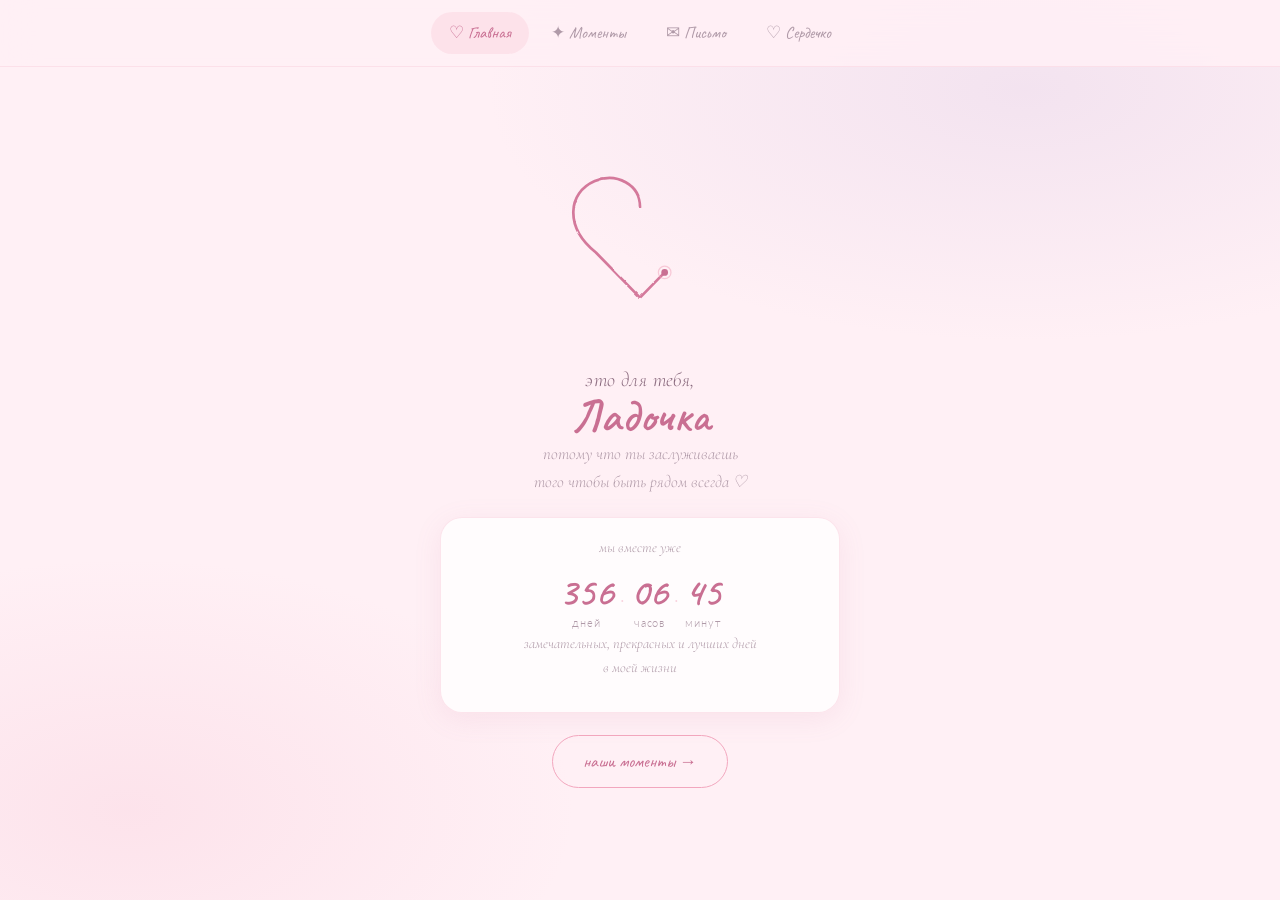
==== index.html @ 110fd91a "Add files via upload" ====
<!DOCTYPE html>
<html lang="ru">
<head>
  <meta charset="UTF-8">
  <meta name="viewport" content="width=device-width, initial-scale=1.0, viewport-fit=cover">
  <meta name="theme-color" content="#FFF0F5">
  <title>Для тебя 🌸</title>
  <link rel="stylesheet" href="style.css">
  <link rel="preconnect" href="https://fonts.googleapis.com">
  <link rel="preconnect" href="https://fonts.gstatic.com" crossorigin>
  <link href="https://fonts.googleapis.com/css2?family=Cormorant+Garamond:ital,wght@0,300;0,400;0,600;1,300;1,400&family=Caveat:wght@400;600&family=Lato:wght@300;400&display=swap" rel="stylesheet">
</head>
<body>

  <nav>
    <a href="index.html"   class="nav-link active">♡ Главная</a>
    <a href="moments.html" class="nav-link">✦ Моменты</a>
    <a href="letter.html"  class="nav-link">✉ Письмо</a>
    <a href="heart.html"  class="nav-link">♡ Сердечко</a>
  </nav>

  <!-- Floating petals -->
  <div class="petals" aria-hidden="true">
    <span>♡</span><span>❀</span><span>♡</span><span>❀</span><span>✿</span>
    <span>❀</span><span>✿</span><span>❀</span><span>✿</span><span>♡</span>
  </div>

  <main class="page home-page">
    <div class="hero">

      <!-- ── Animated hand-drawn heart ── -->
      <div class="heart-wrap" role="img" aria-label="анимированное сердце">
  <svg class="heart-svg" viewBox="0 0 200 160" xmlns="http://www.w3.org/2000/svg">
    <defs>
      <filter id="sketch" x="-15%" y="-15%" width="130%" height="130%">
        <feTurbulence type="fractalNoise" baseFrequency="0.055"
          numOctaves="4" seed="7" result="noise"/>
        <feDisplacementMap in="SourceGraphic" in2="noise"
          scale="2.2" xChannelSelector="R" yChannelSelector="G"/>
      </filter>
      <filter id="glow-fill" x="-30%" y="-30%" width="160%" height="160%">
        <feGaussianBlur stdDeviation="8" result="b"/>
        <feMerge><feMergeNode in="b"/><feMergeNode in="SourceGraphic"/></feMerge>
      </filter>
      <filter id="soft" x="-5%" y="-5%" width="110%" height="110%">
        <feGaussianBlur stdDeviation="0.5"/>
      </filter>
      <!-- контур сердца как маска для штриховки -->
      <clipPath id="heart-clip">
        <path d="M100,46 C100,26 78,13 57,22 C31,33 28,66 58,90 L100,133 L142,90 C172,66 169,33 143,22 C122,13 100,26 100,46Z"/>
      </clipPath>
    </defs>

    <!-- мягкая заливка — появляется после отрисовки -->
    <path id="heart-fill"
      d="M100,46 C100,26 78,13 57,22 C31,33 28,66 58,90 L100,133 L142,90 C172,66 169,33 143,22 C122,13 100,26 100,46Z"
      fill="rgba(242,167,190,0)" stroke="none"
      filter="url(#glow-fill)"/>

    <!-- карандашная штриховка внутри (клипирована по сердцу) -->
    <g id="heart-shading" clip-path="url(#heart-clip)"
       opacity="0" filter="url(#sketch)">
      <line x1="-60" y1="20"  x2="260" y2="340" stroke="#F2A7BE" stroke-width="0.9"/>
      <line x1="-60" y1="38"  x2="260" y2="358" stroke="#F2A7BE" stroke-width="0.9"/>
      <line x1="-60" y1="56"  x2="260" y2="376" stroke="#F2A7BE" stroke-width="0.9"/>
      <line x1="-60" y1="74"  x2="260" y2="394" stroke="#F2A7BE" stroke-width="0.9"/>
      <line x1="-60" y1="92"  x2="260" y2="412" stroke="#F2A7BE" stroke-width="0.9"/>
      <line x1="-60" y1="110" x2="260" y2="430" stroke="#F2A7BE" stroke-width="0.9"/>
      <line x1="-60" y1="128" x2="260" y2="448" stroke="#F2A7BE" stroke-width="0.9"/>
      <line x1="-60" y1="146" x2="260" y2="466" stroke="#F2A7BE" stroke-width="0.9"/>
      <line x1="-60" y1="164" x2="260" y2="484" stroke="#F2A7BE" stroke-width="0.9"/>
      <line x1="-60" y1="2"   x2="260" y2="322" stroke="#F2A7BE" stroke-width="0.9"/>
    </g>

    <!-- основной контур — анимируется -->
    <path id="heart-path"
      d="M100,46 C100,26 78,13 57,22 C31,33 28,66 58,90 L100,133 L142,90 C172,66 169,33 143,22 C122,13 100,26 100,46Z"
      fill="none" stroke="#D4799B" stroke-width="2.6"
      stroke-linecap="round" stroke-linejoin="round"
      filter="url(#sketch)"/>

    <!-- второй лёгкий пунктирный проход -->
    <path id="heart-pass2"
      d="M100,48 C100,28 79,15 58,24 C32,35 29,68 59,92 L100,135 L141,92 C171,68 168,35 142,24 C121,15 100,28 100,48Z"
      fill="none" stroke="#F2A7BE" stroke-width="1.1"
      stroke-linecap="round" stroke-dasharray="3 9"
      opacity="0" filter="url(#sketch)"/>

    <!-- кончик карандаша (движется по пути) -->
    <circle id="pencil-tip" cx="100" cy="46" r="3.2"
      fill="#C96F92" opacity="0" filter="url(#soft)"/>
    <circle id="pencil-ring" cx="100" cy="46" r="6"
      fill="none" stroke="#F2A7BE" stroke-width="1.2" opacity="0"/>
  </svg>

  <!-- искорки как HTML поверх SVG -->
  <div class="sparks" id="sparks" aria-hidden="true">
    <span class="sp sp1">✦</span>
    <span class="sp sp2">✦</span>
    <span class="sp sp3">✧</span>
    <span class="sp sp4">✧</span>
    <span class="sp sp5">✦</span>
    <span class="sp sp6">✧</span>
    <span class="sp sp7">✧</span>
  </div>
</div>

      <!-- ── Text ── -->
      <div>
        <p class="hero-eyebrow">это для тебя,</p>
        <h1 class="hero-name">Ладочка</h1>
        <p class="hero-sub">потому что ты заслуживаешь<br>того чтобы быть рядом всегда&thinsp;♡</p>
      </div>

      <!-- ── Timer ── -->
      <div class="timer-card">
        <p class="timer-label">мы вместе уже</p>
        <div class="timer-row">
          <div class="t-unit">
            <span class="t-num" id="days">000</span>
            <span class="t-lbl">дней</span>
          </div>
          <span class="t-dot">·</span>
          <div class="t-unit">
            <span class="t-num" id="hours">00</span>
            <span class="t-lbl">часов</span>
          </div>
          <span class="t-dot">·</span>
          <div class="t-unit">
            <span class="t-num" id="minutes">00</span>
            <span class="t-lbl">минут</span>
          </div>
        </div>
        <p class="timer-label">замечательных, прекрасных и лучших дней<br>в моей жизни</p>
      </div>

      <a href="moments.html" class="cta-btn">наши моменты →</a>

    </div>
  </main>

  <script src="script.js"></script>
</body>
</html>
---- style.css ----
@import url('https://fonts.googleapis.com/css2?family=Cormorant+Garamond:ital,wght@0,300;0,400;0,600;1,300;1,400&family=Caveat:wght@400;600&family=Lato:wght@300;400&display=swap');

/* ──────────────── TOKENS ──────────────── */
:root {
  --bg:            #FFF0F5;
  --rose:          #F2A7BE;
  --rose-deep:     #C96F92;
  --rose-light:    #FDE8F1;
  --rose-card:     rgba(255,255,255,0.80);
  --lavender:      #C8B4DC;
  --lavender-soft: #EDE8F7;
  --text:          #5A3D52;
  --text-mid:      #8A6A7E;
  --text-light:    #B09AA8;
  --shadow:        rgba(201, 111, 146, 0.10);
}

*, *::before, *::after { margin:0; padding:0; box-sizing:border-box; }
html { scroll-behavior:smooth; }

body {
  background: var(--bg);
  color: var(--text);
  font-family: 'Lato', sans-serif;
  font-weight: 300;
  line-height: 1.65;
  min-height: 100vh;
  min-height: 100dvh;
  overflow-x: hidden;
  /* subtle radial bloom */
  background-image:
    radial-gradient(ellipse 60% 40% at 80% 10%, rgba(200,180,220,0.22) 0%, transparent 70%),
    radial-gradient(ellipse 50% 40% at 10% 90%, rgba(242,167,190,0.18) 0%, transparent 70%);
}

/* ──────────────── NAV ──────────────── */
nav {
  position: fixed;
  top: 0; left: 0; right: 0;
  z-index: 100;
  display: flex;
  justify-content: center;
  align-items: center;
  gap: 4px;
  padding: 12px 20px;
  padding-top: calc(12px + env(safe-area-inset-top, 0px));
  background: rgba(255,240,245,0.88);
  backdrop-filter: blur(18px);
  -webkit-backdrop-filter: blur(18px);
  border-bottom: 1px solid rgba(242,167,190,0.22);
}

.nav-link {
  font-family: 'Caveat', cursive;
  font-size: 1.05rem;
  color: var(--text-light);
  text-decoration: none;
  padding: 7px 18px;
  border-radius: 50px;
  transition: color 0.28s, background 0.28s;
  -webkit-tap-highlight-color: transparent;
  touch-action: manipulation;
}
.nav-link.active,
.nav-link:hover {
  color: var(--rose-deep);
  background: rgba(242,167,190,0.18);
}

/* ──────────────── PAGE SHELL ──────────────── */
.page {
  padding-top: calc(60px + env(safe-area-inset-top, 0px));
  padding-bottom: calc(40px + env(safe-area-inset-bottom, 0px));
  min-height: 100dvh;
}

/* ══════════════════════════════════════
   HOME PAGE
══════════════════════════════════════ */
.home-page {
  display: flex;
  flex-direction: column;
  align-items: center;
  justify-content: center;
  text-align: center;
  position: relative;
  padding: calc(70px + env(safe-area-inset-top, 0px)) 24px
           calc(40px + env(safe-area-inset-bottom, 0px));
}

/* Floating petals */
.petals {
  position: fixed;
  inset: 0;
  pointer-events: none;
  z-index: 0;
  overflow: hidden;
}
.petals span {
  position: absolute;
  display: block;
  font-size: 13px;
  opacity: 0;
  animation: floatPetal linear infinite;
  user-select: none;
}
.petals span:nth-child(1)  { left:8%;  animation-delay:0s;   animation-duration:11s; }
.petals span:nth-child(2)  { left:20%; animation-delay:1.8s; animation-duration:9s;  }
.petals span:nth-child(3)  { left:34%; animation-delay:3.2s; animation-duration:12s; }
.petals span:nth-child(4)  { left:48%; animation-delay:0.6s; animation-duration:8s;  }
.petals span:nth-child(5)  { left:62%; animation-delay:2.5s; animation-duration:10s; }
.petals span:nth-child(6)  { left:74%; animation-delay:4.1s; animation-duration:9s;  }
.petals span:nth-child(7)  { left:85%; animation-delay:1.2s; animation-duration:13s; }
.petals span:nth-child(8)  { left:14%; animation-delay:5.3s; animation-duration:10s; }
.petals span:nth-child(9)  { left:56%; animation-delay:3.7s; animation-duration:9s;  }
.petals span:nth-child(10) { left:92%; animation-delay:2.0s; animation-duration:11s; }

@keyframes floatPetal {
  0%   { transform:translateY(110vh) rotate(0deg)   scale(0.8); opacity:0;   }
  8%   { opacity: 0.55; }
  90%  { opacity: 0.35; }
  100% { transform:translateY(-8vh)  rotate(400deg) scale(1.1); opacity:0;   }
}

/* Hero */
.hero {
  position: relative;
  z-index: 1;
  display: flex;
  flex-direction: column;
  align-items: center;
  gap: 22px;
  max-width: 400px;
  width: 100%;
}

/* ─── Heart SVG ─── */
.heart-wrap {
  width: 210px;
  height: 200px;
  position: relative;
}
.heart-svg {
  width: 100%;
  height: 100%;
  overflow: visible;
}
#heart-fill { transition: fill 1.2s ease; }
.heart-svg.drawn #heart-fill {
  fill: rgba(242,167,190,0.18);
}
.heart-svg.beating {
  animation: heartbeat 2.4s ease-in-out infinite;
  transform-origin: 50% 55%;
}
@keyframes heartbeat {
  0%,100% { transform:scale(1);    }
  12%     { transform:scale(1.07); }
  24%     { transform:scale(1);    }
  36%     { transform:scale(1.04); }
  60%     { transform:scale(1);    }
}

/* ─── Hero text ─── */
.hero-eyebrow {
  font-family: 'Cormorant Garamond', serif;
  font-style: italic;
  font-size: 1.25rem;
  font-weight: 300;
  color: var(--text-mid);
  letter-spacing: 0.02em;
}
.hero-name {
  font-family: 'Caveat', cursive;
  font-size: 2.9rem;
  font-weight: 600;
  color: var(--rose-deep);
  line-height: 1;
  margin-top: -4px;
}
.hero-sub {
  font-family: 'Cormorant Garamond', serif;
  font-style: italic;
  font-size: 1.05rem;
  color: var(--text-light);
}

/* ─── Timer ─── */
.timer-card {
  width: 100%;
  background: var(--rose-card);
  border-radius: 22px;
  border: 1px solid rgba(242,167,190,0.28);
  padding: 18px 24px 20px;
  backdrop-filter: blur(10px);
  -webkit-backdrop-filter: blur(10px);
  box-shadow: 0 6px 28px var(--shadow);
}
.timer-label {
  font-family: 'Cormorant Garamond', serif;
  font-style: italic;
  font-size: 0.9rem;
  color: var(--text-light);
  margin-bottom: 12px;
}
.timer-row {
  display: flex;
  align-items: flex-end;
  justify-content: center;
  gap: 6px;
}
.t-unit { display:flex; flex-direction:column; align-items:center; }
.t-num {
  font-family: 'Caveat', cursive;
  font-size: 2.5rem;
  font-weight: 600;
  color: var(--rose-deep);
  line-height: 1;
}
.t-lbl {
  font-size: 0.68rem;
  color: var(--text-light);
  letter-spacing: 0.08em;
  margin-top: 2px;
}
.t-dot {
  font-size: 1.2rem;
  color: var(--rose);
  opacity: 0.5;
  margin-bottom: 16px;
}

/* ─── CTA link ─── */
.cta-btn {
  display: inline-block;
  font-family: 'Caveat', cursive;
  font-size: 1.1rem;
  color: var(--rose-deep);
  text-decoration: none;
  padding: 11px 30px;
  border-radius: 50px;
  border: 1.5px solid var(--rose);
  transition: background 0.28s, color 0.28s;
  -webkit-tap-highlight-color: transparent;
}
.cta-btn:hover { background:var(--rose); color:#fff; }


/* ══════════════════════════════════════
   MOMENTS PAGE
══════════════════════════════════════ */
.moments-page { padding-left:18px; padding-right:18px; }

.page-head {
  text-align: center;
  padding: 18px 0 28px;
}
.page-title {
  font-family: 'Cormorant Garamond', serif;
  font-weight: 300;
  font-style: italic;
  font-size: 2rem;
  color: var(--text);
  margin-bottom: 4px;
}
.page-sub {
  font-family: 'Caveat', cursive;
  font-size: 1.05rem;
  color: var(--rose-deep);
}

.grid {
  display: grid;
  grid-template-columns: 1fr 1fr;
  gap: 12px;
  max-width: 420px;
  margin: 0 auto;
}
.photo-card {
  border-radius: 18px;
  overflow: hidden;
  aspect-ratio: 3/4;
  background: var(--rose-light);
  position: relative;
  box-shadow: 0 4px 20px var(--shadow);
}
.photo-card.wide { grid-column: 1/-1; aspect-ratio: 16/9; }
.photo-card img  { width:100%; height:100%; object-fit:cover; display:block; }

.ph {
  width:100%; height:100%;
  display:flex; flex-direction:column;
  align-items:center; justify-content:center;
  gap:8px; padding:12px;
}
.ph svg   { opacity:0.35; }
.ph span  {
  font-family:'Caveat',cursive;
  font-size:0.8rem;
  color:var(--text-light);
  text-align:center;
  line-height:1.4;
}
.photo-caption {
  position:absolute;
  bottom:0; left:0; right:0;
  padding:10px 14px;
  background:linear-gradient(transparent, rgba(90,61,82,0.52));
  color:rgba(255,255,255,0.92);
  font-family:'Caveat',cursive;
  font-size:0.95rem;
}


/* ══════════════════════════════════════
   LETTER PAGE
══════════════════════════════════════ */
.letter-page { padding-left:20px; padding-right:20px; }

.letter-wrap {
  max-width: 420px;
  margin: 0 auto;
  display: flex;
  flex-direction: column;
  gap: 20px;
}

/* Paper card */
.paper {
  background: #fff;
  border-radius: 22px;
  padding: 30px 26px;
  box-shadow: 0 4px 32px var(--shadow);
  position: relative;
  overflow: hidden;
}
.paper::before {
  content:'';
  position:absolute;
  top:0; left:0; right:0;
  height:4px;
  background:linear-gradient(90deg, var(--rose), var(--lavender));
}
.paper-eyebrow {
  font-family:'Caveat',cursive;
  font-size:0.88rem;
  letter-spacing:0.1em;
  color:var(--rose-deep);
  margin-bottom:14px;
}
.paper-body {
  font-family:'Cormorant Garamond',serif;
  font-size:1.12rem;
  font-weight:300;
  line-height:1.82;
  color:var(--text);
}
.paper-body p+p { margin-top:12px; }
.paper-sign {
  font-family:'Caveat',cursive;
  font-size:1.25rem;
  color:var(--rose-deep);
  text-align:right;
  margin-top:22px;
}

/* Reasons */
.reasons-title {
  font-family:'Cormorant Garamond',serif;
  font-weight:300;
  font-style:italic;
  font-size:1.55rem;
  color:var(--text);
  text-align:center;
}
.reasons-list {
  list-style:none;
  display:flex;
  flex-direction:column;
  gap:10px;
}
.r-item {
  display:flex;
  align-items:flex-start;
  gap:14px;
  background:#fff;
  border-radius:16px;
  padding:14px 18px;
  box-shadow:0 2px 16px var(--shadow);
  opacity:0;
  transform:translateY(14px);
  transition: opacity 0.45s ease, transform 0.45s ease;
}
.r-item.visible { opacity:1; transform:translateY(0); }
.r-num {
  font-family:'Caveat',cursive;
  font-size:1.35rem;
  color:var(--rose);
  line-height:1;
  min-width:26px;
  padding-top:2px;
}
.r-text {
  font-family:'Cormorant Garamond',serif;
  font-size:1.08rem;
  line-height:1.52;
  color:var(--text);
}
/* ──────────────── HEART EXTRAS ──────────────── */

/* Штриховка */
#heart-shading { transition: opacity 0.9s ease 0.1s; }
.heart-svg.shaded #heart-shading { opacity: 0.22; }

/* Второй проход */
#heart-pass2 { transition: opacity 0.7s ease; }
.heart-svg.pass2 #heart-pass2 { opacity: 0.65; }

/* Искорки */
.sparks {
  position: absolute;
  inset: 0;
  pointer-events: none;
}
.sp {
  position: absolute;
  font-size: 11px;
  color: #D4799B;
  opacity: 0;
}
/* позиции вокруг сердца */
.sp1 { top: 12%;  left: 14%;  font-size: 13px; }
.sp2 { top: 12%;  right: 14%; font-size: 13px; }
.sp3 { top: 42%;  left: 4%;   font-size: 9px;  }
.sp4 { top: 42%;  right: 4%;  font-size: 9px;  }
.sp5 { bottom: 4%;  left: 50%; transform: translateX(-50%); font-size: 13px; }
.sp6 { bottom: 6%;  left: 28%; font-size: 9px; }
.sp7 { bottom: 6%; right: 28%; font-size: 9px; }

/* анимация искорок */
.sp.pop {
  animation: spark-pop 1.6s ease-out forwards;
}
.sp1.pop { animation-delay: 0.00s; }
.sp2.pop { animation-delay: 0.08s; }
.sp3.pop { animation-delay: 0.18s; }
.sp4.pop { animation-delay: 0.12s; }
.sp5.pop { animation-delay: 0.05s; }
.sp6.pop { animation-delay: 0.22s; }
.sp7.pop { animation-delay: 0.16s; }

@keyframes spark-pop {
  0%   { opacity: 0;   transform: translateY(0)    scale(0.4); }
  25%  { opacity: 1;   transform: translateY(-10px) scale(1.3); }
  100% { opacity: 0;   transform: translateY(-26px) scale(0.7); }
}
/* .sp5 тянется вниз, а не вверх */
.sp5.pop { animation-name: spark-pop-down; }
@keyframes spark-pop-down {
  0%   { opacity: 0;   transform: translateX(-50%) translateY(0)    scale(0.4); }
  25%  { opacity: 1;   transform: translateX(-50%) translateY(8px)  scale(1.3); }
  100% { opacity: 0;   transform: translateX(-50%) translateY(22px) scale(0.7); }
}

/* Дополнительно: в reduced-motion всё мгновенно */
@media (prefers-reduced-motion: reduce) {
  #heart-shading { transition: none; }
  #heart-pass2   { transition: none; }
}
/* ──────────────── REDUCED MOTION ──────────────── */
@media (prefers-reduced-motion:reduce) {
  .petals span         { animation:none; }
  .heart-svg.beating   { animation:none; }
  .heart-svg           { animation:none; }
  #heart-path          { stroke-dashoffset:0 !important; transition:none !important; }
  #heart-fill          { fill:rgba(242,167,190,0.18) !important; }
}
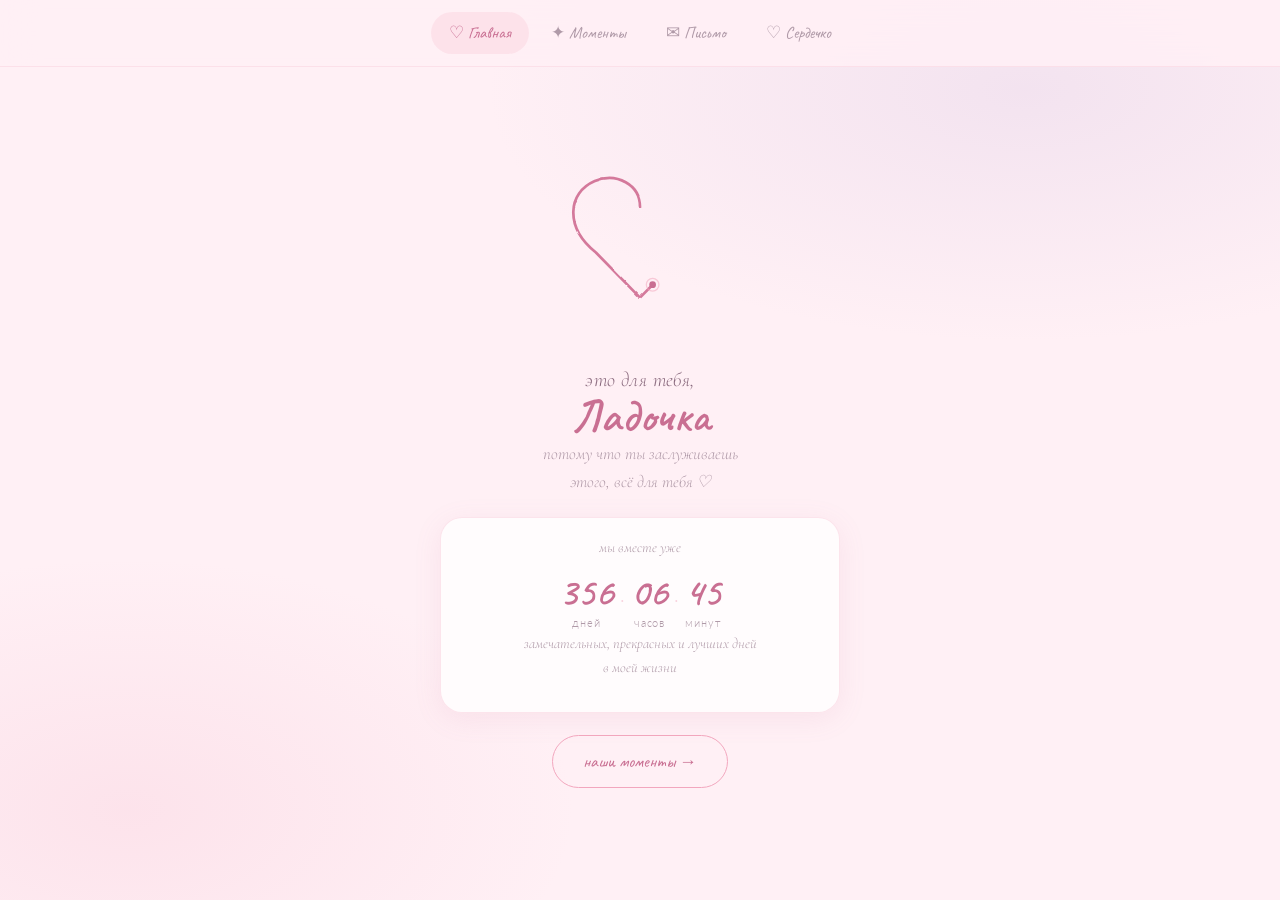
==== commit 399ec0b1: "Update index.html" ====
--- a/index.html
+++ b/index.html
@@ -109,7 +109,7 @@
       <div>
         <p class="hero-eyebrow">это для тебя,</p>
         <h1 class="hero-name">Ладочка</h1>
-        <p class="hero-sub">потому что ты заслуживаешь<br>того чтобы быть рядом всегда&thinsp;♡</p>
+        <p class="hero-sub">потому что ты заслуживаешь<br>этого, всё для тебя&thinsp;♡</p>
       </div>
 
       <!-- ── Timer ── -->
